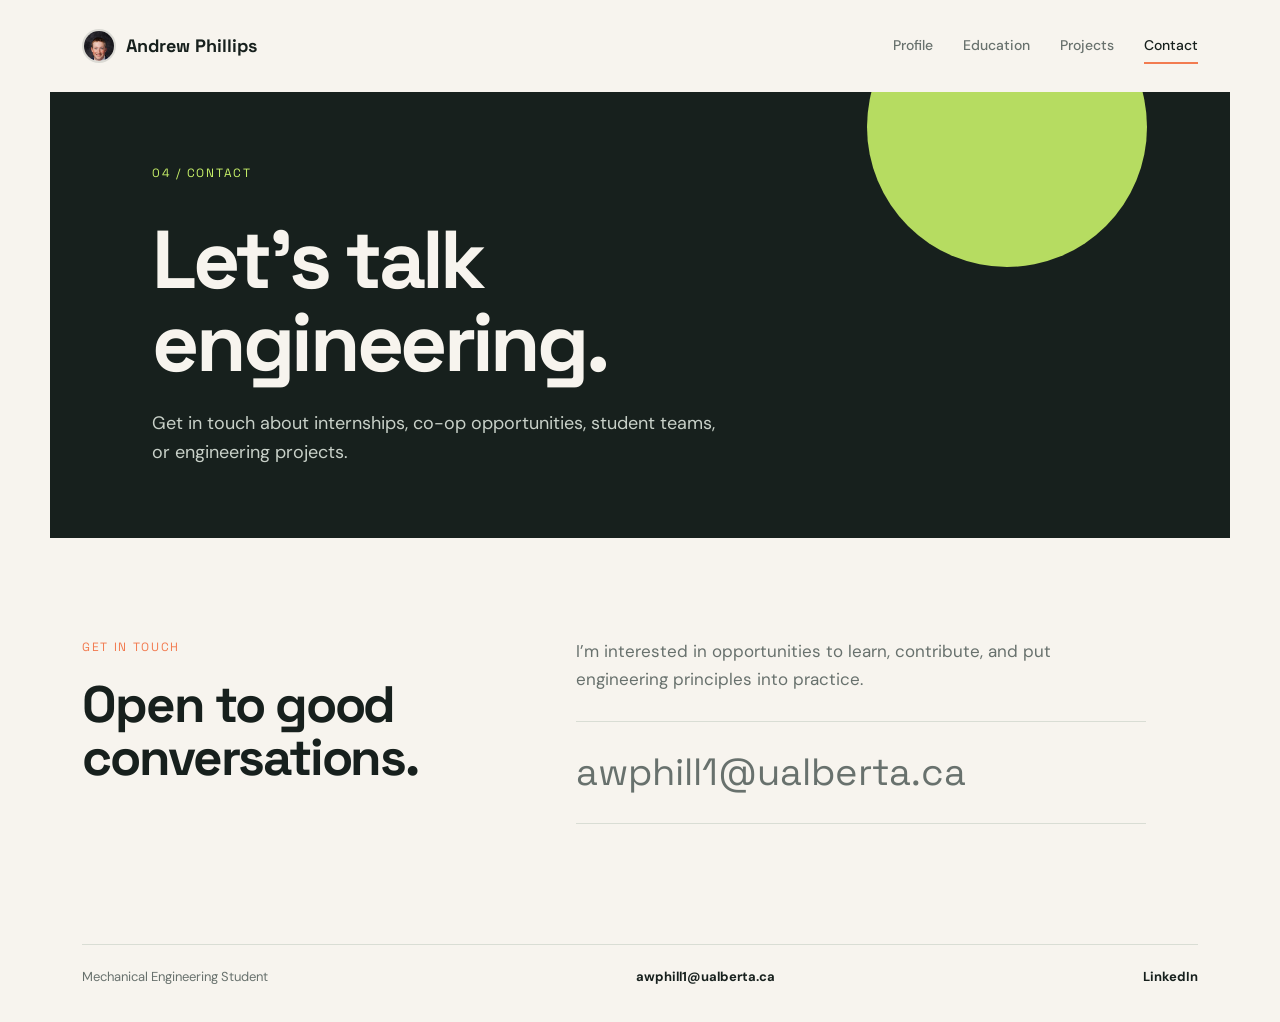
==== contact.html @ 509b28c8 "cropped headshot attempt" ====
<!doctype html>
<html lang="en">
<head>
  <meta charset="utf-8">
  <meta name="viewport" content="width=device-width, initial-scale=1">
  <title>Andrew Phillips | Contact</title>
  <link rel="preconnect" href="https://fonts.googleapis.com"><link rel="preconnect" href="https://fonts.gstatic.com" crossorigin>
  <link href="https://fonts.googleapis.com/css2?family=DM+Sans:wght@400;500;700&family=Space+Grotesk:wght@500;600;700&display=swap" rel="stylesheet"><link rel="stylesheet" href="style.css">
</head>
<body>
  <nav class="site-nav" aria-label="Main navigation"><a class="brand" href="index.html"><img class="brand-photo" src="brand-headshot-cropped.jpg" alt="Andrew Phillips portrait"> Andrew Phillips</a><div class="nav-links"><a href="index.html">Profile</a><a href="experience.html">Education</a><a href="projects.html">Projects</a><a class="active" href="contact.html">Contact</a></div></nav>
  <header class="banner"><p class="eyebrow">04 / Contact</p><h1>Let’s talk engineering.</h1><p class="banner-copy">Get in touch about internships, co-op opportunities, student teams, or engineering projects.</p></header>
  <main class="page-shell"><div class="content-grid"><div><p class="eyebrow accent">Get in touch</p><h2>Open to good<br>conversations.</h2></div><div class="body-copy"><p>I’m interested in opportunities to learn, contribute, and put engineering principles into practice.</p><div class="contact-list"><a href="mailto:awphill1@ualberta.ca">awphill1@ualberta.ca</a></div></div></div></main>
  <footer class="site-footer"><span>Mechanical Engineering Student</span><a href="mailto:awphill1@ualberta.ca">awphill1@ualberta.ca</a><a href="https://www.linkedin.com/in/andrew-phillips-90686b3b1/" target="_blank" rel="noopener noreferrer">LinkedIn</a></footer>
</body>
</html>
---- style.css ----
:root {
  --ink: #17201d;
  --muted: #68716d;
  --paper: #f7f4ee;
  --card: #fffdf8;
  --lime: #c8f169;
  --line: #d9ddd4;
  --orange: #f27b50;
}

* { box-sizing: border-box; margin: 0; padding: 0; }
html { scroll-behavior: smooth; }
body { min-height: 100vh; background: var(--paper); color: var(--ink); font-family: "DM Sans", sans-serif; line-height: 1.6; }
a { color: inherit; text-decoration: none; }
.site-nav { align-items: center; display: flex; justify-content: space-between; margin: 0 auto; max-width: 1180px; padding: 28px 32px; }
.brand { align-items: center; display: flex; font-family: "Space Grotesk", sans-serif; font-size: 18px; font-weight: 700; gap: 10px; }
.brand-photo { border: 2px solid rgba(23, 32, 29, .12); border-radius: 50%; display: block; height: 34px; object-fit: cover; object-position: center 18%; width: 34px; }
.nav-links { display: flex; gap: 30px; }
.nav-links a { color: var(--muted); font-size: 14px; font-weight: 500; padding: 6px 0; }
.nav-links a:hover, .nav-links .active { color: var(--ink); border-bottom: 2px solid var(--orange); }
.banner { background: var(--ink); color: var(--paper); margin: 0 auto; max-width: 1180px; min-height: 370px; padding: 72px clamp(32px, 8vw, 120px); position: relative; overflow: hidden; }
.banner::after { background: var(--lime); border-radius: 50%; content: ""; height: 280px; opacity: .9; position: absolute; right: 7%; top: -105px; width: 280px; }
.banner > * { position: relative; z-index: 1; }
.eyebrow { font-family: "Space Grotesk", sans-serif; font-size: 12px; letter-spacing: .14em; text-transform: uppercase; }
.banner .eyebrow { color: var(--lime); }
.banner h1 { font-family: "Space Grotesk", sans-serif; font-size: clamp(42px, 7vw, 82px); letter-spacing: -.045em; line-height: 1.02; margin: 34px 0 24px; max-width: 770px; }
.banner-copy { color: #c8d0c8; font-size: 18px; max-width: 580px; }
.page-shell { margin: 0 auto; max-width: 1180px; padding: 100px 32px; }
.intro-grid, .content-grid { display: grid; gap: 80px; grid-template-columns: minmax(220px, .8fr) 1.2fr; }
.accent { color: var(--orange); }
h2 { font-family: "Space Grotesk", sans-serif; font-size: clamp(32px, 4vw, 54px); letter-spacing: -.04em; line-height: 1.04; margin-top: 20px; }
.body-copy { color: var(--muted); font-size: 17px; max-width: 570px; }
.body-copy p + p { margin-top: 20px; }
.text-link { border-bottom: 1px solid var(--ink); color: var(--ink); display: inline-block; font-weight: 700; margin-top: 34px; padding-bottom: 3px; }
.text-link span { color: var(--orange); margin-left: 12px; }
.stat-row { border-top: 1px solid var(--line); display: flex; gap: 80px; margin-top: 110px; padding-top: 28px; }
.stat-row div { display: flex; flex-direction: column; }
.stat-row strong { font-family: "Space Grotesk", sans-serif; font-size: 36px; }
.stat-row span, .meta { color: var(--muted); font-size: 13px; }
.site-footer { border-top: 1px solid var(--line); display: flex; justify-content: space-between; margin: 0 auto; max-width: 1116px; padding: 22px 0 35px; color: var(--muted); font-size: 13px; }
.site-footer a { color: var(--ink); font-weight: 700; }
.content-grid { padding-bottom: 20px; }
.timeline, .project-list { display: grid; gap: 0; }
.timeline-item, .project-card { border-top: 1px solid var(--line); padding: 24px 0 30px; }
.timeline-item:last-child, .project-card:last-child { border-bottom: 1px solid var(--line); }
.timeline-item h3, .project-card h3 { font-family: "Space Grotesk", sans-serif; font-size: 24px; }
.timeline-item .meta { display: block; margin: 5px 0 12px; }
.timeline-item p, .project-card p { color: var(--muted); max-width: 610px; }
.project-card { display: grid; gap: 24px; grid-template-columns: 1fr 2fr; }
.tag { color: var(--orange); font-size: 12px; font-weight: 700; letter-spacing: .1em; text-transform: uppercase; }
.contact-list { border-top: 1px solid var(--line); margin-top: 28px; }
.contact-list a { border-bottom: 1px solid var(--line); display: block; font-family: "Space Grotesk", sans-serif; font-size: clamp(22px, 4vw, 38px); padding: 20px 0; }
.contact-list a:hover { color: var(--orange); }
@media (max-width: 680px) {
  .site-nav { align-items: flex-start; flex-direction: column; gap: 20px; padding: 22px 20px; }
  .nav-links { flex-wrap: wrap; gap: 14px 20px; }
  .banner { min-height: 440px; padding: 54px 24px; }
  .banner h1 { font-size: 48px; margin-top: 48px; }
  .page-shell { padding: 68px 24px; }
  .intro-grid, .content-grid { gap: 42px; grid-template-columns: 1fr; }
  .stat-row { gap: 22px; justify-content: space-between; margin-top: 70px; }
  .stat-row strong { font-size: 28px; }
  .site-footer { align-items: flex-start; flex-direction: column; gap: 8px; margin: 0 24px; }
  .project-card { grid-template-columns: 1fr; gap: 10px; }
}
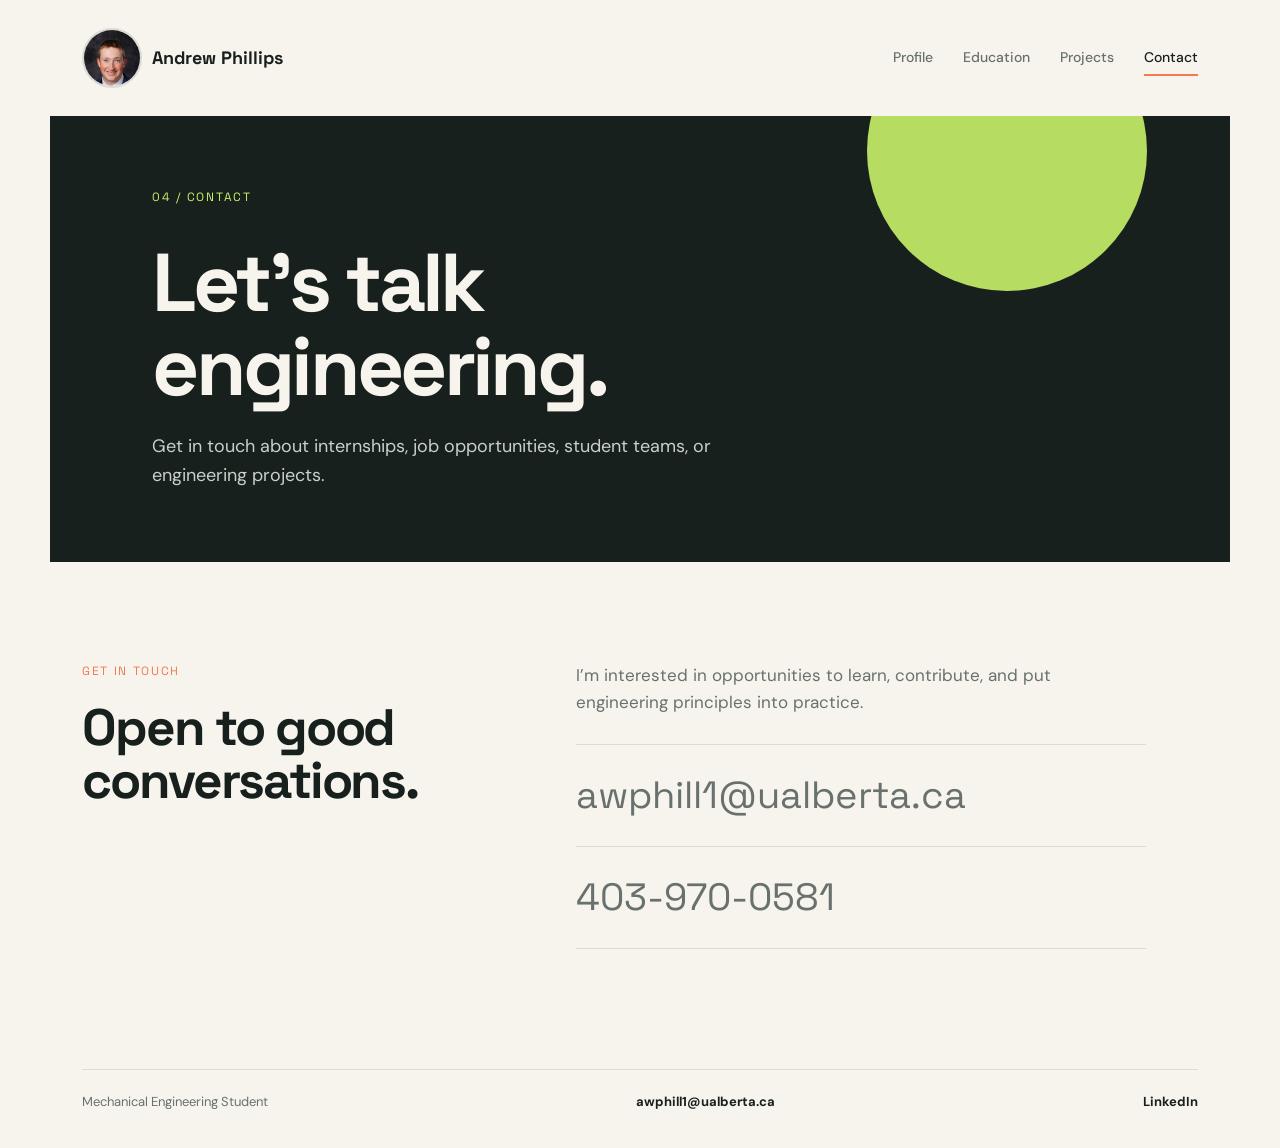
==== commit 8b2d7593: "page updates" ====
--- a/contact.html
+++ b/contact.html
@@ -9,8 +9,8 @@
 </head>
 <body>
   <nav class="site-nav" aria-label="Main navigation"><a class="brand" href="index.html"><img class="brand-photo" src="brand-headshot-cropped.jpg" alt="Andrew Phillips portrait"> Andrew Phillips</a><div class="nav-links"><a href="index.html">Profile</a><a href="experience.html">Education</a><a href="projects.html">Projects</a><a class="active" href="contact.html">Contact</a></div></nav>
-  <header class="banner"><p class="eyebrow">04 / Contact</p><h1>Let’s talk engineering.</h1><p class="banner-copy">Get in touch about internships, co-op opportunities, student teams, or engineering projects.</p></header>
-  <main class="page-shell"><div class="content-grid"><div><p class="eyebrow accent">Get in touch</p><h2>Open to good<br>conversations.</h2></div><div class="body-copy"><p>I’m interested in opportunities to learn, contribute, and put engineering principles into practice.</p><div class="contact-list"><a href="mailto:awphill1@ualberta.ca">awphill1@ualberta.ca</a></div></div></div></main>
+  <header class="banner"><p class="eyebrow">04 / Contact</p><h1>Let’s talk engineering.</h1><p class="banner-copy">Get in touch about internships, job opportunities, student teams, or engineering projects.</p></header>
+  <main class="page-shell"><div class="content-grid"><div><p class="eyebrow accent">Get in touch</p><h2>Open to good<br>conversations.</h2></div><div class="body-copy"><p>I’m interested in opportunities to learn, contribute, and put engineering principles into practice.</p><div class="contact-list"><a href="mailto:awphill1@ualberta.ca">awphill1@ualberta.ca</a><a href="tel:4039700581">403-970-0581</a></div></div></div></main>
   <footer class="site-footer"><span>Mechanical Engineering Student</span><a href="mailto:awphill1@ualberta.ca">awphill1@ualberta.ca</a><a href="https://www.linkedin.com/in/andrew-phillips-90686b3b1/" target="_blank" rel="noopener noreferrer">LinkedIn</a></footer>
 </body>
 </html>
--- a/style.css
+++ b/style.css
@@ -14,10 +14,19 @@
 a { color: inherit; text-decoration: none; }
 .site-nav { align-items: center; display: flex; justify-content: space-between; margin: 0 auto; max-width: 1180px; padding: 28px 32px; }
 .brand { align-items: center; display: flex; font-family: "Space Grotesk", sans-serif; font-size: 18px; font-weight: 700; gap: 10px; }
-.brand-photo { border: 2px solid rgba(23, 32, 29, .12); border-radius: 50%; display: block; height: 34px; object-fit: cover; object-position: center 18%; width: 34px; }
+.brand-photo { border: 2px solid rgba(23, 32, 29, .12); border-radius: 50%; display: block; height: 60px; object-fit: cover; object-position: center 22%; width: 60px; }
 .nav-links { display: flex; gap: 30px; }
 .nav-links a { color: var(--muted); font-size: 14px; font-weight: 500; padding: 6px 0; }
 .nav-links a:hover, .nav-links .active { color: var(--ink); border-bottom: 2px solid var(--orange); }
+.profile-hero { align-items: center; border-bottom: 1px solid var(--line); display: grid; gap: 44px; grid-template-columns: 300px minmax(0, 1fr); margin: 0 auto; max-width: 1180px; padding: 36px 32px 70px; }
+.profile-hero-photo { border: 3px solid rgba(23, 32, 29, .12); border-radius: 50%; display: block; height: 300px; object-fit: cover; object-position: center 18%; width: 300px; }
+.profile-hero-copy { max-width: 760px; }
+.profile-hero .eyebrow { color: var(--orange); font-size: 12px; margin-bottom: 8px; }
+.profile-hero h1 { font-family: "Space Grotesk", sans-serif; font-size: clamp(40px, 5vw, 72px); letter-spacing: -.06em; line-height: .96; margin: 0 0 18px; }
+.profile-meta { display: flex; flex-wrap: wrap; gap: 8px 20px; margin-bottom: 52px; }
+.profile-meta span { color: var(--ink); font-size: 14px; font-weight: 600; }
+.profile-blurbs { display: grid; gap: 18px; margin-top: 10px; max-width: 690px; }
+.profile-blurbs p { color: var(--muted); font-size: 17px; line-height: 1.7; }
 .banner { background: var(--ink); color: var(--paper); margin: 0 auto; max-width: 1180px; min-height: 370px; padding: 72px clamp(32px, 8vw, 120px); position: relative; overflow: hidden; }
 .banner::after { background: var(--lime); border-radius: 50%; content: ""; height: 280px; opacity: .9; position: absolute; right: 7%; top: -105px; width: 280px; }
 .banner > * { position: relative; z-index: 1; }
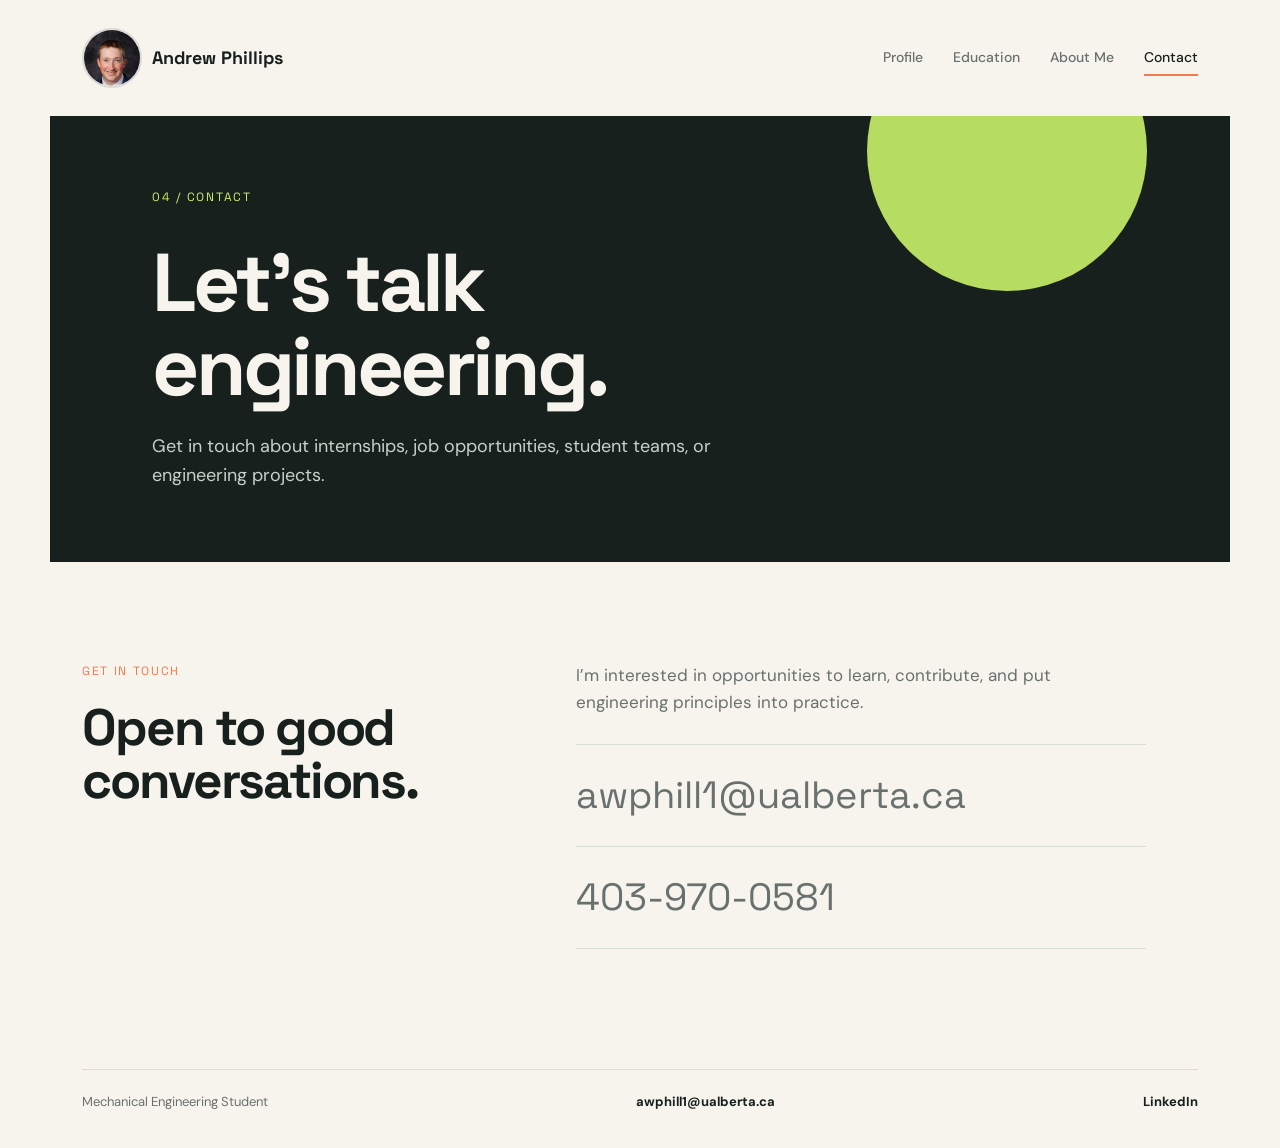
==== commit 870cc4b2: "projects page rework" ====
--- a/contact.html
+++ b/contact.html
@@ -8,7 +8,7 @@
   <link href="https://fonts.googleapis.com/css2?family=DM+Sans:wght@400;500;700&family=Space+Grotesk:wght@500;600;700&display=swap" rel="stylesheet"><link rel="stylesheet" href="style.css">
 </head>
 <body>
-  <nav class="site-nav" aria-label="Main navigation"><a class="brand" href="index.html"><img class="brand-photo" src="brand-headshot-cropped.jpg" alt="Andrew Phillips portrait"> Andrew Phillips</a><div class="nav-links"><a href="index.html">Profile</a><a href="experience.html">Education</a><a href="projects.html">Projects</a><a class="active" href="contact.html">Contact</a></div></nav>
+  <nav class="site-nav" aria-label="Main navigation"><a class="brand" href="index.html"><img class="brand-photo" src="brand-headshot-cropped.jpg" alt="Andrew Phillips portrait"> Andrew Phillips</a><div class="nav-links"><a href="index.html">Profile</a><a href="experience.html">Education</a><a href="projects.html">About Me</a><a class="active" href="contact.html">Contact</a></div></nav>
   <header class="banner"><p class="eyebrow">04 / Contact</p><h1>Let’s talk engineering.</h1><p class="banner-copy">Get in touch about internships, job opportunities, student teams, or engineering projects.</p></header>
   <main class="page-shell"><div class="content-grid"><div><p class="eyebrow accent">Get in touch</p><h2>Open to good<br>conversations.</h2></div><div class="body-copy"><p>I’m interested in opportunities to learn, contribute, and put engineering principles into practice.</p><div class="contact-list"><a href="mailto:awphill1@ualberta.ca">awphill1@ualberta.ca</a><a href="tel:4039700581">403-970-0581</a></div></div></div></main>
   <footer class="site-footer"><span>Mechanical Engineering Student</span><a href="mailto:awphill1@ualberta.ca">awphill1@ualberta.ca</a><a href="https://www.linkedin.com/in/andrew-phillips-90686b3b1/" target="_blank" rel="noopener noreferrer">LinkedIn</a></footer>
--- a/style.css
+++ b/style.css
@@ -36,6 +36,8 @@
 .banner-copy { color: #c8d0c8; font-size: 18px; max-width: 580px; }
 .page-shell { margin: 0 auto; max-width: 1180px; padding: 100px 32px; }
 .intro-grid, .content-grid { display: grid; gap: 80px; grid-template-columns: minmax(220px, .8fr) 1.2fr; }
+.experience-section { display: grid; gap: 80px; grid-template-columns: minmax(220px, .8fr) 1.2fr; }
+.experience-section + .experience-section { border-top: 1px solid var(--line); margin-top: 100px; padding-top: 100px; }
 .accent { color: var(--orange); }
 h2 { font-family: "Space Grotesk", sans-serif; font-size: clamp(32px, 4vw, 54px); letter-spacing: -.04em; line-height: 1.04; margin-top: 20px; }
 .body-copy { color: var(--muted); font-size: 17px; max-width: 570px; }
@@ -50,6 +52,17 @@
 .site-footer a { color: var(--ink); font-weight: 700; }
 .content-grid { padding-bottom: 20px; }
 .timeline, .project-list { display: grid; gap: 0; }
+.about-grid { display: grid; gap: 28px; grid-template-columns: repeat(3, 1fr); }
+.about-card { border: 1px solid var(--line); background: var(--card); }
+.about-card-media { align-items: center; background: var(--line); color: var(--muted); display: flex; font-family: "Space Grotesk", sans-serif; font-size: 13px; height: 230px; justify-content: center; letter-spacing: .1em; text-transform: uppercase; }
+.about-card-content { padding: 24px; }
+.about-card-content h2 { font-size: 30px; margin: 14px 0 12px; }
+.about-card-content p { color: var(--muted); }
+.skills-section { border-top: 1px solid var(--line); display: grid; gap: 80px; grid-template-columns: minmax(220px, .8fr) 1.2fr; margin-top: 110px; padding-top: 100px; }
+.skills-list { border-top: 1px solid var(--line); }
+.skills-list div { border-bottom: 1px solid var(--line); display: grid; gap: 20px; grid-template-columns: 1fr 2fr; padding: 20px 0; }
+.skills-list strong { font-family: "Space Grotesk", sans-serif; font-size: 20px; }
+.skills-list span { color: var(--muted); }
 .timeline-item, .project-card { border-top: 1px solid var(--line); padding: 24px 0 30px; }
 .timeline-item:last-child, .project-card:last-child { border-bottom: 1px solid var(--line); }
 .timeline-item h3, .project-card h3 { font-family: "Space Grotesk", sans-serif; font-size: 24px; }
@@ -66,9 +79,13 @@
   .banner { min-height: 440px; padding: 54px 24px; }
   .banner h1 { font-size: 48px; margin-top: 48px; }
   .page-shell { padding: 68px 24px; }
-  .intro-grid, .content-grid { gap: 42px; grid-template-columns: 1fr; }
+  .intro-grid, .content-grid, .experience-section, .skills-section { gap: 42px; grid-template-columns: 1fr; }
+  .about-grid { grid-template-columns: 1fr; }
+  .about-card-media { height: 210px; }
+  .experience-section + .experience-section { margin-top: 68px; padding-top: 68px; }
   .stat-row { gap: 22px; justify-content: space-between; margin-top: 70px; }
   .stat-row strong { font-size: 28px; }
   .site-footer { align-items: flex-start; flex-direction: column; gap: 8px; margin: 0 24px; }
   .project-card { grid-template-columns: 1fr; gap: 10px; }
+  .skills-list div { gap: 8px; grid-template-columns: 1fr; }
 }
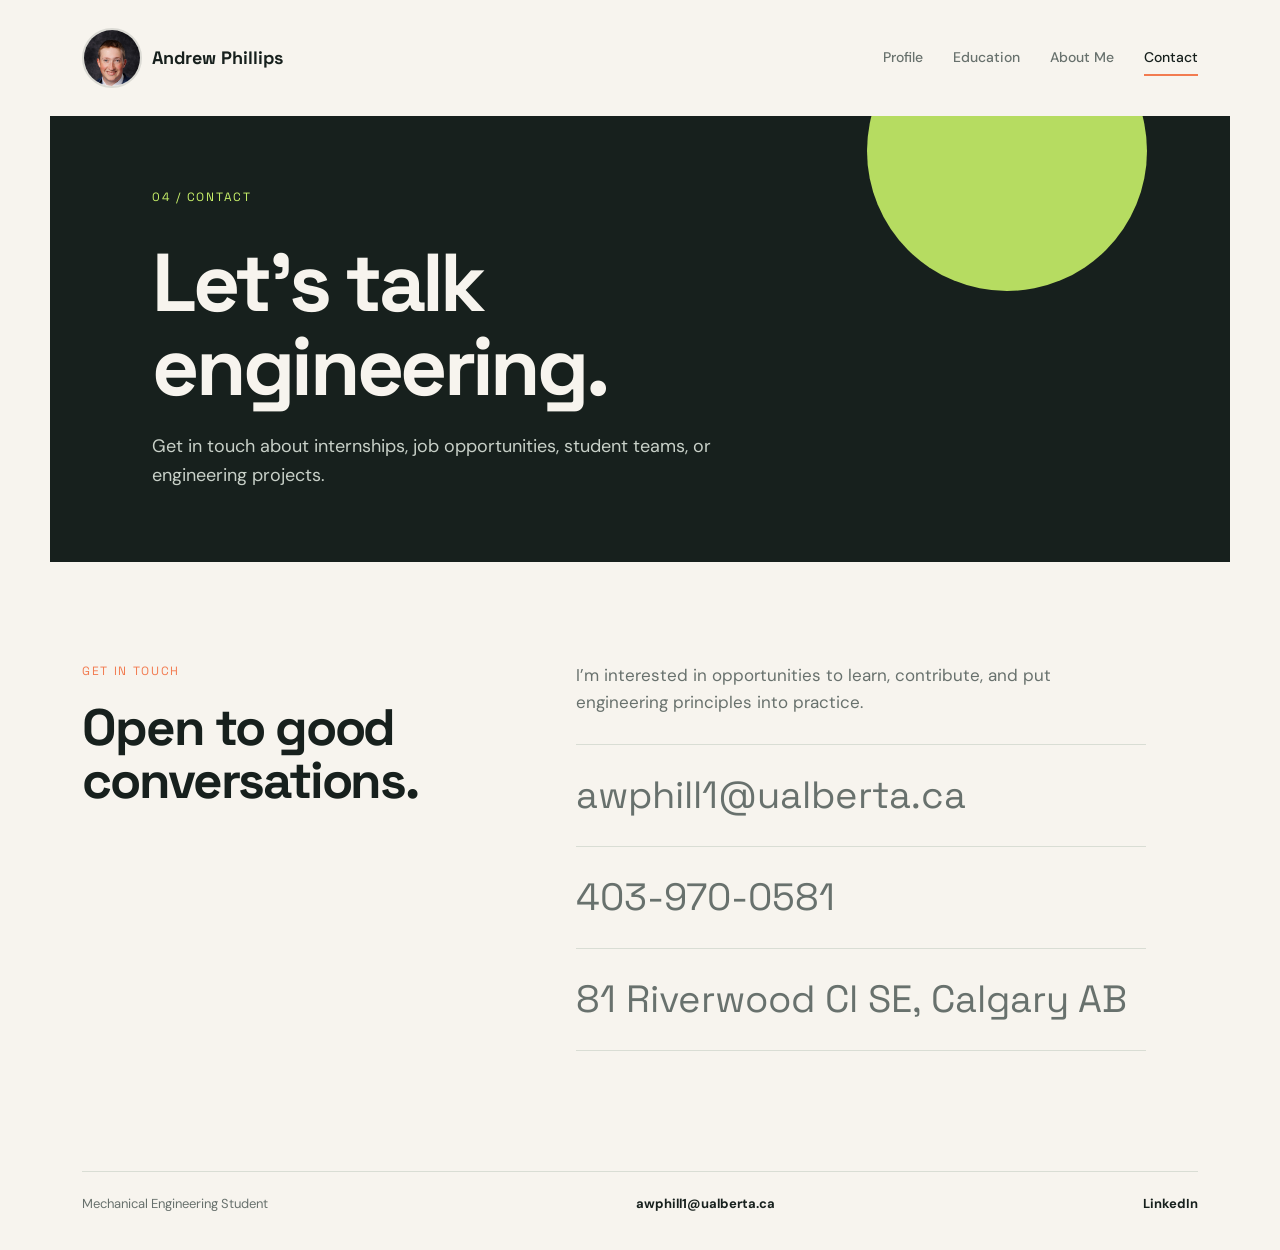
==== commit 3477aa42: "certifications" ====
--- a/contact.html
+++ b/contact.html
@@ -10,7 +10,7 @@
 <body>
   <nav class="site-nav" aria-label="Main navigation"><a class="brand" href="index.html"><img class="brand-photo" src="brand-headshot-cropped.jpg" alt="Andrew Phillips portrait"> Andrew Phillips</a><div class="nav-links"><a href="index.html">Profile</a><a href="experience.html">Education</a><a href="projects.html">About Me</a><a class="active" href="contact.html">Contact</a></div></nav>
   <header class="banner"><p class="eyebrow">04 / Contact</p><h1>Let’s talk engineering.</h1><p class="banner-copy">Get in touch about internships, job opportunities, student teams, or engineering projects.</p></header>
-  <main class="page-shell"><div class="content-grid"><div><p class="eyebrow accent">Get in touch</p><h2>Open to good<br>conversations.</h2></div><div class="body-copy"><p>I’m interested in opportunities to learn, contribute, and put engineering principles into practice.</p><div class="contact-list"><a href="mailto:awphill1@ualberta.ca">awphill1@ualberta.ca</a><a href="tel:4039700581">403-970-0581</a></div></div></div></main>
+  <main class="page-shell"><div class="content-grid"><div><p class="eyebrow accent">Get in touch</p><h2>Open to good<br>conversations.</h2></div><div class="body-copy"><p>I’m interested in opportunities to learn, contribute, and put engineering principles into practice.</p><div class="contact-list"><a href="mailto:awphill1@ualberta.ca">awphill1@ualberta.ca</a><a href="tel:4039700581">403-970-0581</a><a>81 Riverwood Cl SE, Calgary AB</a></div></div></div></main>
   <footer class="site-footer"><span>Mechanical Engineering Student</span><a href="mailto:awphill1@ualberta.ca">awphill1@ualberta.ca</a><a href="https://www.linkedin.com/in/andrew-phillips-90686b3b1/" target="_blank" rel="noopener noreferrer">LinkedIn</a></footer>
 </body>
 </html>
--- a/style.css
+++ b/style.css
@@ -38,6 +38,12 @@
 .intro-grid, .content-grid { display: grid; gap: 80px; grid-template-columns: minmax(220px, .8fr) 1.2fr; }
 .experience-section { display: grid; gap: 80px; grid-template-columns: minmax(220px, .8fr) 1.2fr; }
 .experience-section + .experience-section { border-top: 1px solid var(--line); margin-top: 100px; padding-top: 100px; }
+.education-list { display: grid; gap: 0; }
+.education-item { align-items: start; border-top: 1px solid var(--line); display: grid; gap: 24px; grid-template-columns: 92px 1fr; padding: 24px 0 30px; }
+.education-item + .education-item { border-top: 1px solid var(--ink); }
+.education-item:last-child { border-bottom: 1px solid var(--line); }
+.school-logo { align-items: center; background: var(--card); border: 1px solid var(--line); display: flex; height: 76px; justify-content: center; overflow: hidden; padding: 8px; width: 76px; }
+.school-logo img { display: block; height: 100%; object-fit: contain; width: 100%; }
 .accent { color: var(--orange); }
 h2 { font-family: "Space Grotesk", sans-serif; font-size: clamp(32px, 4vw, 54px); letter-spacing: -.04em; line-height: 1.04; margin-top: 20px; }
 .body-copy { color: var(--muted); font-size: 17px; max-width: 570px; }
@@ -54,7 +60,8 @@
 .timeline, .project-list { display: grid; gap: 0; }
 .about-grid { display: grid; gap: 28px; grid-template-columns: repeat(3, 1fr); }
 .about-card { border: 1px solid var(--line); background: var(--card); }
-.about-card-media { align-items: center; background: var(--line); color: var(--muted); display: flex; font-family: "Space Grotesk", sans-serif; font-size: 13px; height: 230px; justify-content: center; letter-spacing: .1em; text-transform: uppercase; }
+.about-card-media { align-items: center; background: var(--line); color: var(--muted); display: flex; font-family: "Space Grotesk", sans-serif; font-size: 13px; height: 230px; justify-content: center; letter-spacing: .1em; max-width: 100%; overflow: hidden; text-transform: uppercase; width: 100%; }
+.about-card-media img { display: block; height: 100%; object-fit: cover; width: 100%; }
 .about-card-content { padding: 24px; }
 .about-card-content h2 { font-size: 30px; margin: 14px 0 12px; }
 .about-card-content p { color: var(--muted); }
@@ -81,11 +88,13 @@
   .page-shell { padding: 68px 24px; }
   .intro-grid, .content-grid, .experience-section, .skills-section { gap: 42px; grid-template-columns: 1fr; }
   .about-grid { grid-template-columns: 1fr; }
-  .about-card-media { height: 210px; }
+  .about-card-media { height: 210px; width: 100%; }
   .experience-section + .experience-section { margin-top: 68px; padding-top: 68px; }
   .stat-row { gap: 22px; justify-content: space-between; margin-top: 70px; }
   .stat-row strong { font-size: 28px; }
   .site-footer { align-items: flex-start; flex-direction: column; gap: 8px; margin: 0 24px; }
   .project-card { grid-template-columns: 1fr; gap: 10px; }
   .skills-list div { gap: 8px; grid-template-columns: 1fr; }
+  .education-item { gap: 16px; grid-template-columns: 68px 1fr; }
+  .school-logo { height: 60px; width: 60px; }
 }
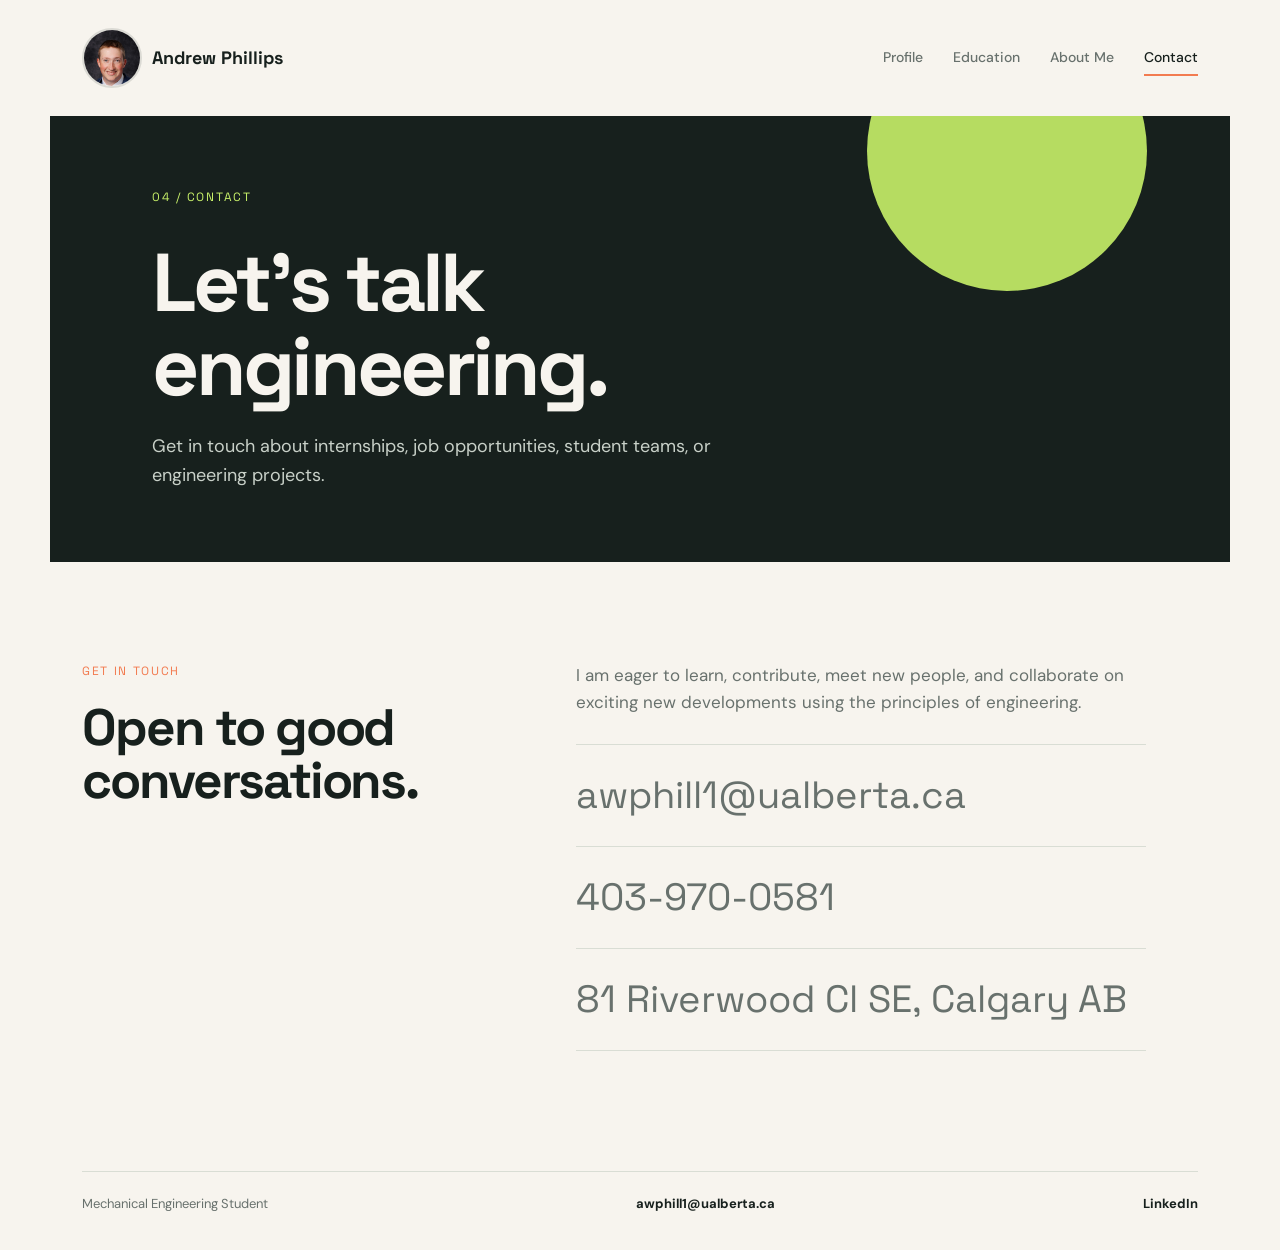
==== commit 619c125d: "triple blurb rewrite" ====
--- a/contact.html
+++ b/contact.html
@@ -10,7 +10,7 @@
 <body>
   <nav class="site-nav" aria-label="Main navigation"><a class="brand" href="index.html"><img class="brand-photo" src="brand-headshot-cropped.jpg" alt="Andrew Phillips portrait"> Andrew Phillips</a><div class="nav-links"><a href="index.html">Profile</a><a href="experience.html">Education</a><a href="projects.html">About Me</a><a class="active" href="contact.html">Contact</a></div></nav>
   <header class="banner"><p class="eyebrow">04 / Contact</p><h1>Let’s talk engineering.</h1><p class="banner-copy">Get in touch about internships, job opportunities, student teams, or engineering projects.</p></header>
-  <main class="page-shell"><div class="content-grid"><div><p class="eyebrow accent">Get in touch</p><h2>Open to good<br>conversations.</h2></div><div class="body-copy"><p>I’m interested in opportunities to learn, contribute, and put engineering principles into practice.</p><div class="contact-list"><a href="mailto:awphill1@ualberta.ca">awphill1@ualberta.ca</a><a href="tel:4039700581">403-970-0581</a><a>81 Riverwood Cl SE, Calgary AB</a></div></div></div></main>
+  <main class="page-shell"><div class="content-grid"><div><p class="eyebrow accent">Get in touch</p><h2>Open to good<br>conversations.</h2></div><div class="body-copy"><p>I am eager to learn, contribute, meet new people, and collaborate on exciting new developments using the principles of engineering.</p><div class="contact-list"><a href="mailto:awphill1@ualberta.ca">awphill1@ualberta.ca</a><a href="tel:4039700581">403-970-0581</a><a>81 Riverwood Cl SE, Calgary AB</a></div></div></div></main>
   <footer class="site-footer"><span>Mechanical Engineering Student</span><a href="mailto:awphill1@ualberta.ca">awphill1@ualberta.ca</a><a href="https://www.linkedin.com/in/andrew-phillips-90686b3b1/" target="_blank" rel="noopener noreferrer">LinkedIn</a></footer>
 </body>
 </html>
--- a/style.css
+++ b/style.css
@@ -61,7 +61,8 @@
 .about-grid { display: grid; gap: 28px; grid-template-columns: repeat(3, 1fr); }
 .about-card { border: 1px solid var(--line); background: var(--card); }
 .about-card-media { align-items: center; background: var(--line); color: var(--muted); display: flex; font-family: "Space Grotesk", sans-serif; font-size: 13px; height: 230px; justify-content: center; letter-spacing: .1em; max-width: 100%; overflow: hidden; text-transform: uppercase; width: 100%; }
-.about-card-media img { display: block; height: 100%; object-fit: cover; width: 100%; }
+.about-card-media.has-image { height: auto; }
+.about-card-media img { display: block; height: auto; object-fit: contain; width: 100%; }
 .about-card-content { padding: 24px; }
 .about-card-content h2 { font-size: 30px; margin: 14px 0 12px; }
 .about-card-content p { color: var(--muted); }
@@ -89,6 +90,7 @@
   .intro-grid, .content-grid, .experience-section, .skills-section { gap: 42px; grid-template-columns: 1fr; }
   .about-grid { grid-template-columns: 1fr; }
   .about-card-media { height: 210px; width: 100%; }
+  .about-card-media.has-image { height: auto; }
   .experience-section + .experience-section { margin-top: 68px; padding-top: 68px; }
   .stat-row { gap: 22px; justify-content: space-between; margin-top: 70px; }
   .stat-row strong { font-size: 28px; }
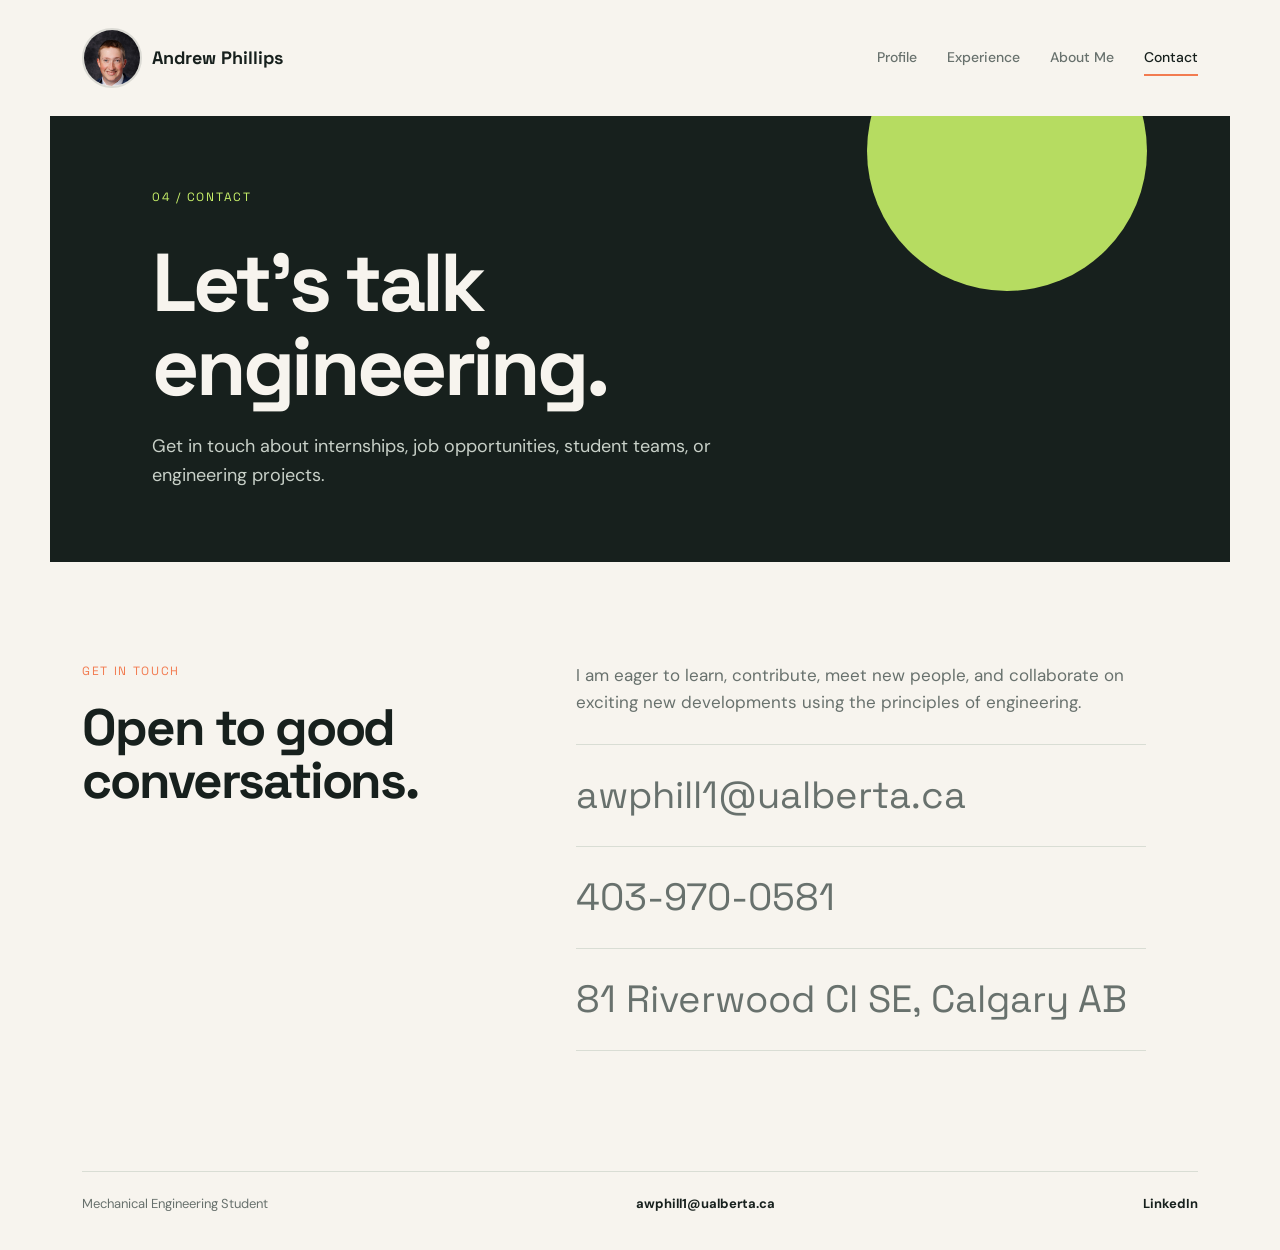
==== commit d2fbe04d: "nav bar update" ====
--- a/contact.html
+++ b/contact.html
@@ -8,7 +8,7 @@
   <link href="https://fonts.googleapis.com/css2?family=DM+Sans:wght@400;500;700&family=Space+Grotesk:wght@500;600;700&display=swap" rel="stylesheet"><link rel="stylesheet" href="style.css">
 </head>
 <body>
-  <nav class="site-nav" aria-label="Main navigation"><a class="brand" href="index.html"><img class="brand-photo" src="brand-headshot-cropped.jpg" alt="Andrew Phillips portrait"> Andrew Phillips</a><div class="nav-links"><a href="index.html">Profile</a><a href="experience.html">Education</a><a href="projects.html">About Me</a><a class="active" href="contact.html">Contact</a></div></nav>
+  <nav class="site-nav" aria-label="Main navigation"><a class="brand" href="index.html"><img class="brand-photo" src="brand-headshot-cropped.jpg" alt="Andrew Phillips portrait"> Andrew Phillips</a><div class="nav-links"><a href="index.html">Profile</a><a href="experience.html">Experience</a><a href="projects.html">About Me</a><a class="active" href="contact.html">Contact</a></div></nav>
   <header class="banner"><p class="eyebrow">04 / Contact</p><h1>Let’s talk engineering.</h1><p class="banner-copy">Get in touch about internships, job opportunities, student teams, or engineering projects.</p></header>
   <main class="page-shell"><div class="content-grid"><div><p class="eyebrow accent">Get in touch</p><h2>Open to good<br>conversations.</h2></div><div class="body-copy"><p>I am eager to learn, contribute, meet new people, and collaborate on exciting new developments using the principles of engineering.</p><div class="contact-list"><a href="mailto:awphill1@ualberta.ca">awphill1@ualberta.ca</a><a href="tel:4039700581">403-970-0581</a><a>81 Riverwood Cl SE, Calgary AB</a></div></div></div></main>
   <footer class="site-footer"><span>Mechanical Engineering Student</span><a href="mailto:awphill1@ualberta.ca">awphill1@ualberta.ca</a><a href="https://www.linkedin.com/in/andrew-phillips-90686b3b1/" target="_blank" rel="noopener noreferrer">LinkedIn</a></footer>
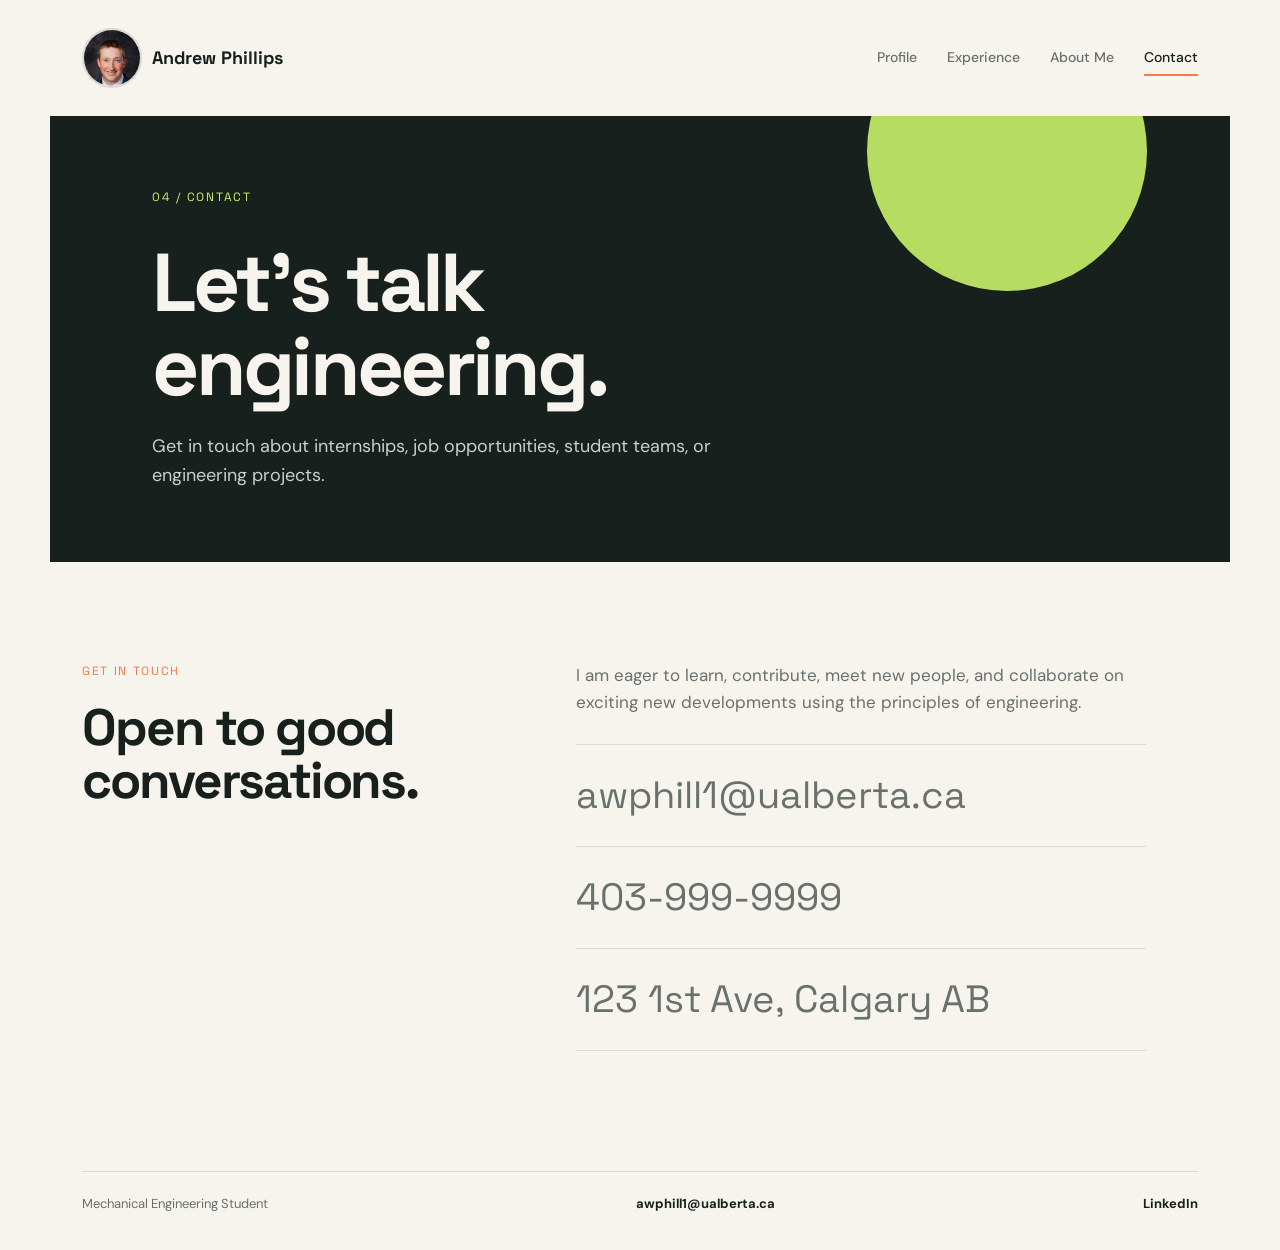
==== commit 40979330: "contact" ====
--- a/contact.html
+++ b/contact.html
@@ -1,6 +1,7 @@
 <!doctype html>
 <html lang="en">
 <head>
+  <link rel="icon" type="image/png" href="university_of_alberta.png">
   <meta charset="utf-8">
   <meta name="viewport" content="width=device-width, initial-scale=1">
   <title>Andrew Phillips | Contact</title>
@@ -10,7 +11,7 @@
 <body>
   <nav class="site-nav" aria-label="Main navigation"><a class="brand" href="index.html"><img class="brand-photo" src="brand-headshot-cropped.jpg" alt="Andrew Phillips portrait"> Andrew Phillips</a><div class="nav-links"><a href="index.html">Profile</a><a href="experience.html">Experience</a><a href="projects.html">About Me</a><a class="active" href="contact.html">Contact</a></div></nav>
   <header class="banner"><p class="eyebrow">04 / Contact</p><h1>Let’s talk engineering.</h1><p class="banner-copy">Get in touch about internships, job opportunities, student teams, or engineering projects.</p></header>
-  <main class="page-shell"><div class="content-grid"><div><p class="eyebrow accent">Get in touch</p><h2>Open to good<br>conversations.</h2></div><div class="body-copy"><p>I am eager to learn, contribute, meet new people, and collaborate on exciting new developments using the principles of engineering.</p><div class="contact-list"><a href="mailto:awphill1@ualberta.ca">awphill1@ualberta.ca</a><a href="tel:4039700581">403-970-0581</a><a>81 Riverwood Cl SE, Calgary AB</a></div></div></div></main>
+  <main class="page-shell"><div class="content-grid"><div><p class="eyebrow accent">Get in touch</p><h2>Open to good<br>conversations.</h2></div><div class="body-copy"><p>I am eager to learn, contribute, meet new people, and collaborate on exciting new developments using the principles of engineering.</p><div class="contact-list"><a href="mailto:awphill1@ualberta.ca">awphill1@ualberta.ca</a><a href="tel:4039999999">403-999-9999</a><a>123 1st Ave, Calgary AB</a></div></div></div></main>
   <footer class="site-footer"><span>Mechanical Engineering Student</span><a href="mailto:awphill1@ualberta.ca">awphill1@ualberta.ca</a><a href="https://www.linkedin.com/in/andrew-phillips-90686b3b1/" target="_blank" rel="noopener noreferrer">LinkedIn</a></footer>
 </body>
 </html>
